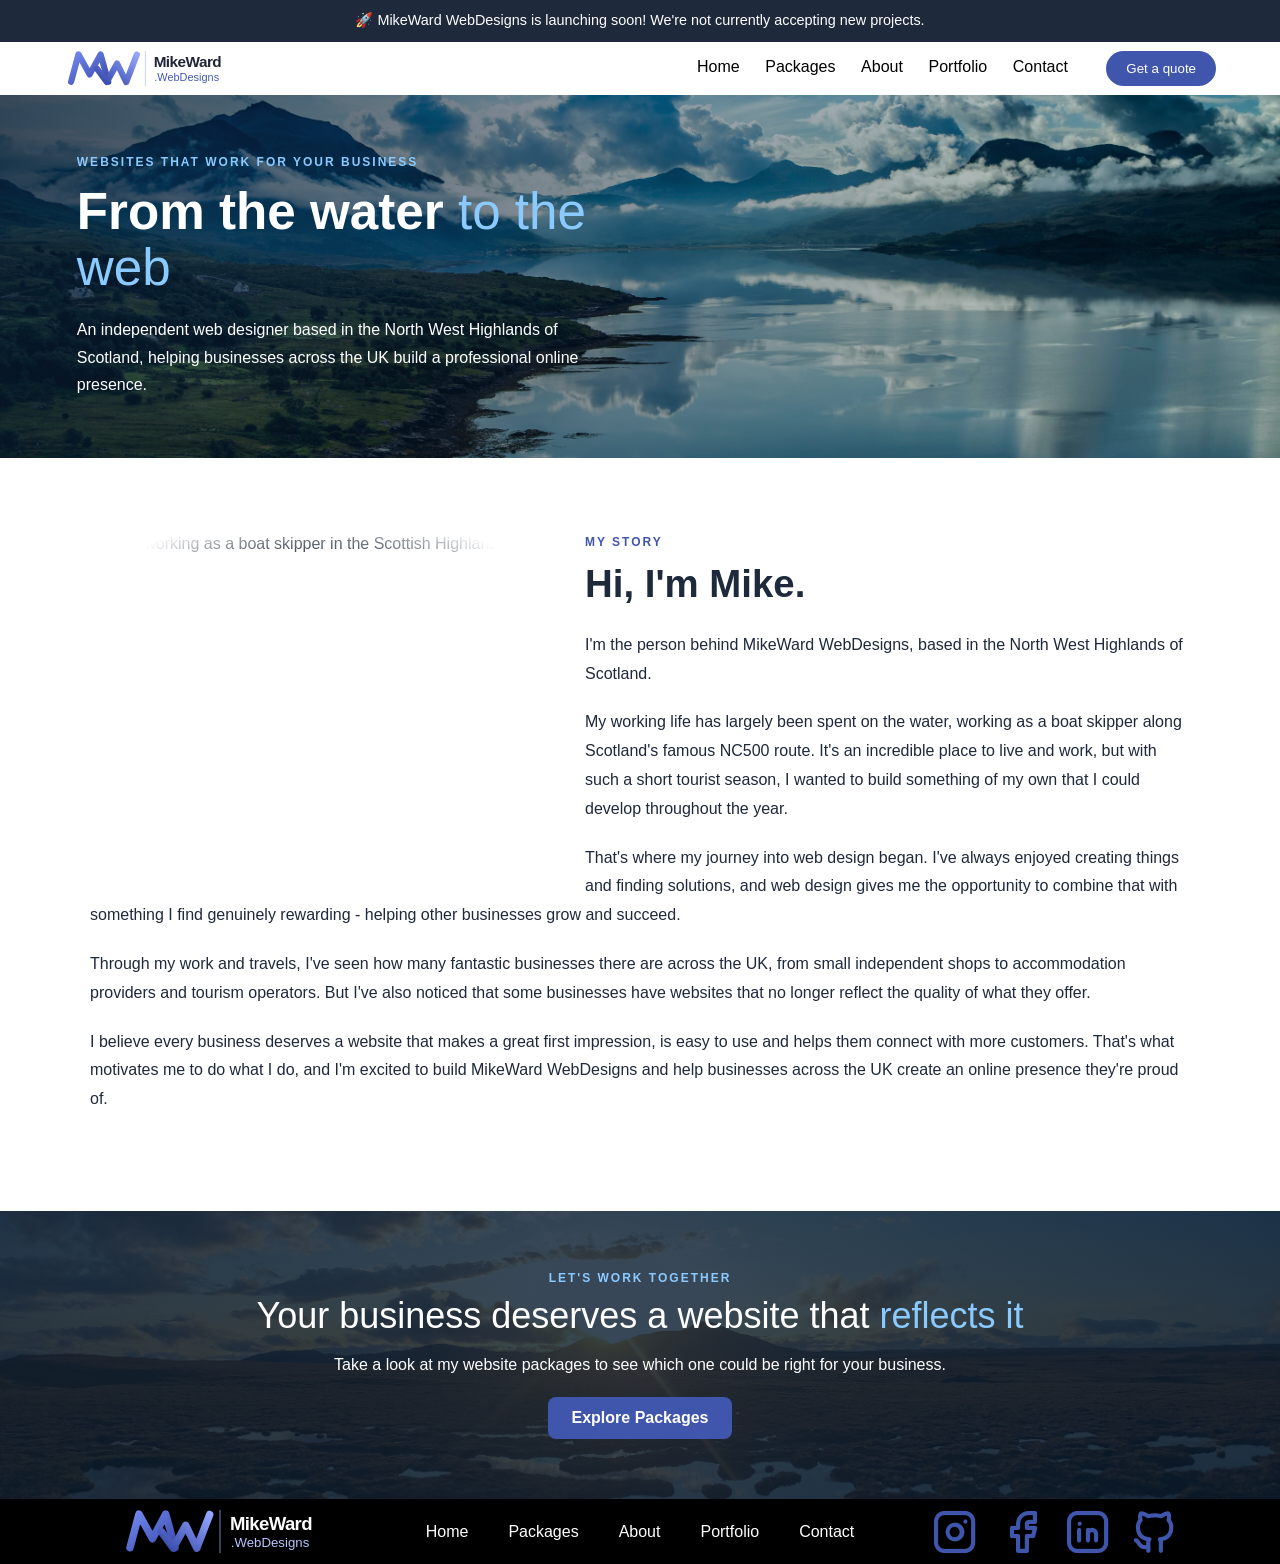
==== about.html @ a47e27e5 "created about page and moved call to action into template css" ====
<!doctype html>
<html lang="en">
  <head>
    <meta charset="UTF-8" />
    <meta name="viewport" content="width=device-width, initial-scale=1.0" />
    <title>About Mike | Web Design for Small Businesses</title>
    <link rel="canonical" href="https://mikeward-webdesigns.com/about.html" />
    <link rel="stylesheet" href="./css/tabler-icons.min.css" />
    <link rel="stylesheet" href="./css/global.css" />
    <link rel="stylesheet" href="./css/template.css" />
    <link rel="stylesheet" href="./css/about.css" />
    <link
      rel="preload"
      as="image"
      href="resources/martin-bennie.jpg"
      fetchpriority="high"
    />
    <meta
      name="description"
      content="Meet Mike, the person behind MikeWard WebDesigns. From boat skipper in the Scottish Highlands to creating professional websites for businesses across the UK."
    />
    <link rel="icon" type="image/svg+xml" href="./resources/favicon.svg" />
    <script src="./script.js" defer></script>
  </head>
  <body>
    <div class="announcement-bar">
      <p>
        🚀 MikeWard WebDesigns is launching soon! We're not currently accepting
        new projects.
      </p>
    </div>
    <nav class="site-nav" aria-label="Main navigation">
      <img
        src="resources/mikeward-logo.svg"
        alt="MikeWard WebDesigns logo"
        class="site-logo"
      />
      <div class="site-nav__menu">
        <ul class="site-nav__links">
          <li>
            <a href="./index.html">Home</a>
          </li>
          <li><a href="./index.html#packages">Packages</a></li>
          <li>
            <a href="./about.html" class="current" aria-current="page">About</a>
          </li>
          <li><a href="./index.html">Portfolio</a></li>
          <li><a href="./index.html">Contact</a></li>
        </ul>
        <button class="quote-button">Get a quote</button>
      </div>
      <button
        class="menu-toggle"
        type="button"
        aria-label="Open navigation menu"
        aria-expanded="false"
      >
        <i class="ti ti-menu-2"></i>
      </button>
    </nav>

    <header class="hero">
      <div class="hero__content">
        <p class="hero__eyebrow">WEBSITES THAT WORK FOR YOUR BUSINESS</p>
        <h1>From the water <span>to the web</span></h1>
        <p class="hero__description">
          An independent web designer based in the North West Highlands of
          Scotland, helping businesses across the UK build a professional online
          presence.
        </p>
      </div>
    </header>
    <main>
      <section class="bio">
        <img
          src=""
          alt="Mike working as a boat skipper in the Scottish Highlands"
          class="mike-image"
          width="500"
          height="375"
          loading="lazy"
        />
        <p class="bio__eyebrow">MY STORY</p>
        <h2>Hi, I'm Mike.</h2>

        <p>
          I'm the person behind MikeWard WebDesigns, based in the North West
          Highlands of Scotland.
        </p>

        <p>
          My working life has largely been spent on the water, working as a boat
          skipper along Scotland's famous NC500 route. It's an incredible place
          to live and work, but with such a short tourist season, I wanted to
          build something of my own that I could develop throughout the year.
        </p>

        <p>
          That's where my journey into web design began. I've always enjoyed
          creating things and finding solutions, and web design gives me the
          opportunity to combine that with something I find genuinely rewarding
          - helping other businesses grow and succeed.
        </p>

        <p>
          Through my work and travels, I've seen how many fantastic businesses
          there are across the UK, from small independent shops to accommodation
          providers and tourism operators. But I've also noticed that some
          businesses have websites that no longer reflect the quality of what
          they offer.
        </p>

        <p>
          I believe every business deserves a website that makes a great first
          impression, is easy to use and helps them connect with more customers.
          That's what motivates me to do what I do, and I'm excited to build
          MikeWard WebDesigns and help businesses across the UK create an online
          presence they're proud of.
        </p>
      </section>
      <section class="final-cta">
        <p class="final-cta__eyebrow">LET'S WORK TOGETHER</p>
        <h2>Your business deserves a website that <span>reflects it</span></h2>
        <p class="final-cta__description">
          Take a look at my website packages to see which one could be right for
          your business.
        </p>
        <a href="./index.html#packages" class="final-cta__button">
          Explore Packages
        </a>
      </section>
    </main>

    <footer class="site-footer">
      <img
        src="resources/mikeward-logo-dark.svg"
        alt="MikeWard WebDesigns logo"
        class="site-footer__logo"
        width="700"
        height="180"
      />

      <ul class="site-footer__links">
        <li><a href="./index.html">Home</a></li>
        <li><a href="./index.html#packages">Packages</a></li>
        <li><a href="./about.html" class="current">About</a></li>
        <li><a href="./index.html">Portfolio</a></li>
        <li><a href="./index.html">Contact</a></li>
      </ul>
      <div class="site-footer__social-links">
        <i class="ti ti-brand-instagram" aria-hidden="true"></i>
        <i class="ti ti-brand-facebook" aria-hidden="true"></i>
        <i class="ti ti-brand-linkedin" aria-hidden="true"></i>
        <i class="ti ti-brand-github" aria-hidden="true"></i>
      </div>
    </footer>
  </body>
</html>
---- css/global.css ----
@font-face {
  font-family: "Roboto";
  src: url("../fonts/roboto/Roboto-VariableFont_wdth,wght.woff2")
    format("woff2");
  font-style: normal;
  font-weight: 100 900;
  font-display: swap;
}

:root {
  --accent-color: #4056ad;
  --circle-blue: #87cefa;
  --circle-purple: #b39ddb;
  --circle-green: #8eddb5;
  --circle-yellow: #f9de8b;
  --bg-section-color: #f0f7ff;
}

* {
  margin: 0;
  padding: 0;
  box-sizing: border-box;
  font-family: "Roboto", sans-serif;
  font-weight: 500;
  color: #1e293b;
}

a {
  text-decoration: none;
}

i {
  color: var(--accent-color);
  font-size: 50px;
}
---- css/template.css ----
/* Shared navigation */
.announcement-bar {
  grid-area: announcement;
  background-color: #1e293b;
  color: white;
  text-align: center;
  padding: 10px 15px;
}

.announcement-bar p {
  margin: 0;
  font-size: 0.9rem;
  line-height: 1.5;
  color: white;
}

.site-nav {
  grid-area: nav;
  display: flex;
  justify-content: space-between;
  align-items: center;
  /*padding: 0px 100px;*/
  padding: 0 clamp(20px, 5vw, 100px);
  position: relative;
}
.site-nav__menu {
  display: flex;
  align-items: center;
  gap: clamp(1rem, 3vw, 3rem);
}

.site-nav__links {
  display: flex;
  gap: clamp(0.75rem, 2vw, 2rem);
  flex-shrink: 1;
  min-width: 0;
}
.site-nav__links li {
  list-style: none;
  border-bottom: 2px solid transparent;
}
.site-nav__links li:hover {
  border-bottom: 2px solid var(--accent-color);
}
.site-nav__links a {
  color: black;
}
.site-logo {
  width: clamp(160px, 18vw, 250px);
  height: auto;
}

.menu-toggle {
  display: none;
}
.quote-button {
  background-color: var(--accent-color);
  border-radius: 20px;
  padding: 10px 20px;
  border: none;
  font-family: "Roboto", sans-serif;
  font-weight: 500;
  color: white;
}

/* Shared footer */
.site-footer {
  grid-area: footer;
  display: flex;
  justify-content: space-between;
  background-color: black;
  color: white;
  align-items: center;
  padding: 0px 100px;
  flex-wrap: nowrap;
}
.site-footer__social-links {
  width: 250px;
  height: 50px;
  display: flex;
  justify-content: space-between;
}
.site-footer__logo {
  width: 250px;
  height: auto;
}
.site-footer__links {
  display: flex;
  align-items: center;
}
.site-footer__links li {
  list-style: none;
  padding: 10px 20px;
}
.site-footer__links li:hover {
  border-bottom: 2px solid var(--accent-color);
}
.site-footer__links a {
  color: white;
}
/* Final call to action */
.final-cta {
  display: flex;
  flex-direction: column;
  align-items: center;
  text-align: center;

  padding: 60px 20px;

  background-image:
    linear-gradient(rgba(8, 27, 48, 0.8), rgba(8, 27, 48, 0.8)),
    url("../resources/k-b-axa5jckDcg4-unsplash.jpg");

  background-position: center;
  background-size: cover;
  background-repeat: no-repeat;
}

.final-cta__eyebrow {
  color: #8acaff;
  font-size: 12px;
  font-weight: 600;
  letter-spacing: 2px;
  margin-bottom: 10px;
}

.final-cta h2 {
  color: white;
  font-size: clamp(26px, 3vw, 36px);
  margin-bottom: 15px;
}

.final-cta h2 span {
  color: #8acaff;
}

.final-cta__description {
  color: white;
  line-height: 1.6;
  margin-bottom: 20px;
}

.final-cta__button {
  display: inline-block;
  background-color: var(--accent-color);
  border: none;
  border-radius: 8px;
  color: white;
  padding: 12px 24px;
  font-weight: 600;
  text-decoration: none;
}
@media (max-width: 1200px) {
  .site-footer {
    flex-direction: column;
    justify-content: center;
  }
  .site-footer__links {
    flex-wrap: wrap;
    justify-content: center;
  }
}

@media (max-width: 1050px) {
  .menu-toggle {
    display: block;
  }
  .site-nav__links {
    display: flex;
    flex-direction: column;
    align-items: center;
  }
  .site-nav__menu {
    position: absolute;
    top: 100%;
    right: 0;
    width: 300px;
    z-index: 10;
    max-width: 100%;
    flex-direction: column;
    background-color: white;
    transform: scaleY(0);
    transform-origin: top;
    transition: transform 0.3s ease;
    visibility: hidden;
  }
  .site-nav__menu.is-open {
    transform: scaleY(1);
    visibility: visible;
  }
}

@media (max-width: 1050px) {
  .site-footer {
    padding: 0 20px;
  }
}

@media (max-width: 600px) {
  .final-cta {
    padding: 20px;
  }

  .final-cta h2,
  .final-cta__description {
    text-align: center;
  }
}
---- css/about.css ----
body {
  display: grid;
  grid-template-columns: minmax(0, 1fr);
  grid-template-areas:
    "announcement"
    "nav"
    "hero"
    "main"
    "footer";
}

.hero {
  grid-area: hero;
}

main {
  grid-area: main;
  min-width: 0;
}

.mike-image {
  float: left;
  width: 42%;
  max-width: 460px;
  height: auto;
  margin: 0 35px 20px 0;
  object-fit: cover;

  -webkit-mask-image: radial-gradient(ellipse, black 60%, transparent 85%);

  mask-image: radial-gradient(ellipse, black 60%, transparent 85%);
}

/* About Me */

.bio {
  width: min(1100px, 90%);
  margin: 0 auto;
  padding: clamp(50px, 6vw, 90px) 0;
  display: flow-root;
  color: var(--text-color);
}

.bio__eyebrow {
  color: var(--accent-color);
  font-size: 12px;
  font-weight: 600;
  letter-spacing: 2px;
  margin-bottom: 12px;
}

.bio h2 {
  font-size: clamp(28px, 3vw, 40px);
  font-weight: 700;
  line-height: 1.2;
  margin-bottom: 24px;
}

.bio p:not(.bio__eyebrow) {
  font-size: 16px;
  font-weight: 400;
  line-height: 1.8;
  margin-bottom: 20px;
}

/* Hero */
.hero {
  min-height: 320px;
  display: flex;
  align-items: center;
  padding: 60px clamp(20px, 6vw, 100px);

  background-image:
    linear-gradient(90deg, rgba(8, 27, 48, 0.8), rgba(8, 27, 48, 0.1)),
    url("../resources/martin-bennie.jpg");

  background-position: center;
  background-size: cover;
  background-repeat: no-repeat;
  color: white;
}

.hero__content {
  width: 100%;
  max-width: 540px;
}

.hero__eyebrow {
  color: #8acaff;
  font-size: 12px;
  font-weight: 600;
  letter-spacing: 2px;
  margin-bottom: 15px;
}

.hero__content h1 {
  font-size: clamp(36px, 4vw, 56px);
  font-weight: 700;
  line-height: 1.1;
  color: white;
  margin-bottom: 20px;
}

.hero__content h1 span {
  color: #8acaff;
}

.hero__description {
  font-size: 16px;
  line-height: 1.7;
  color: white;
}

@media (max-width: 768px) {
  .bio {
    width: 90%;
    padding: 50px 0;
  }

  .mike-image {
    width: 45%;
    margin-right: 20px;
  }

  .bio p:not(.bio__eyebrow) {
    font-size: 15px;
    line-height: 1.7;
  }
}

@media (max-width: 600px) {
  .mike-image {
    float: none;
    display: block;
    width: 100%;
    max-width: 400px;
    margin: 0 auto 30px;
  }

  .bio h2 {
    font-size: 30px;
  }

  .hero {
    min-height: 280px;
    padding: 45px 20px;
  }
}
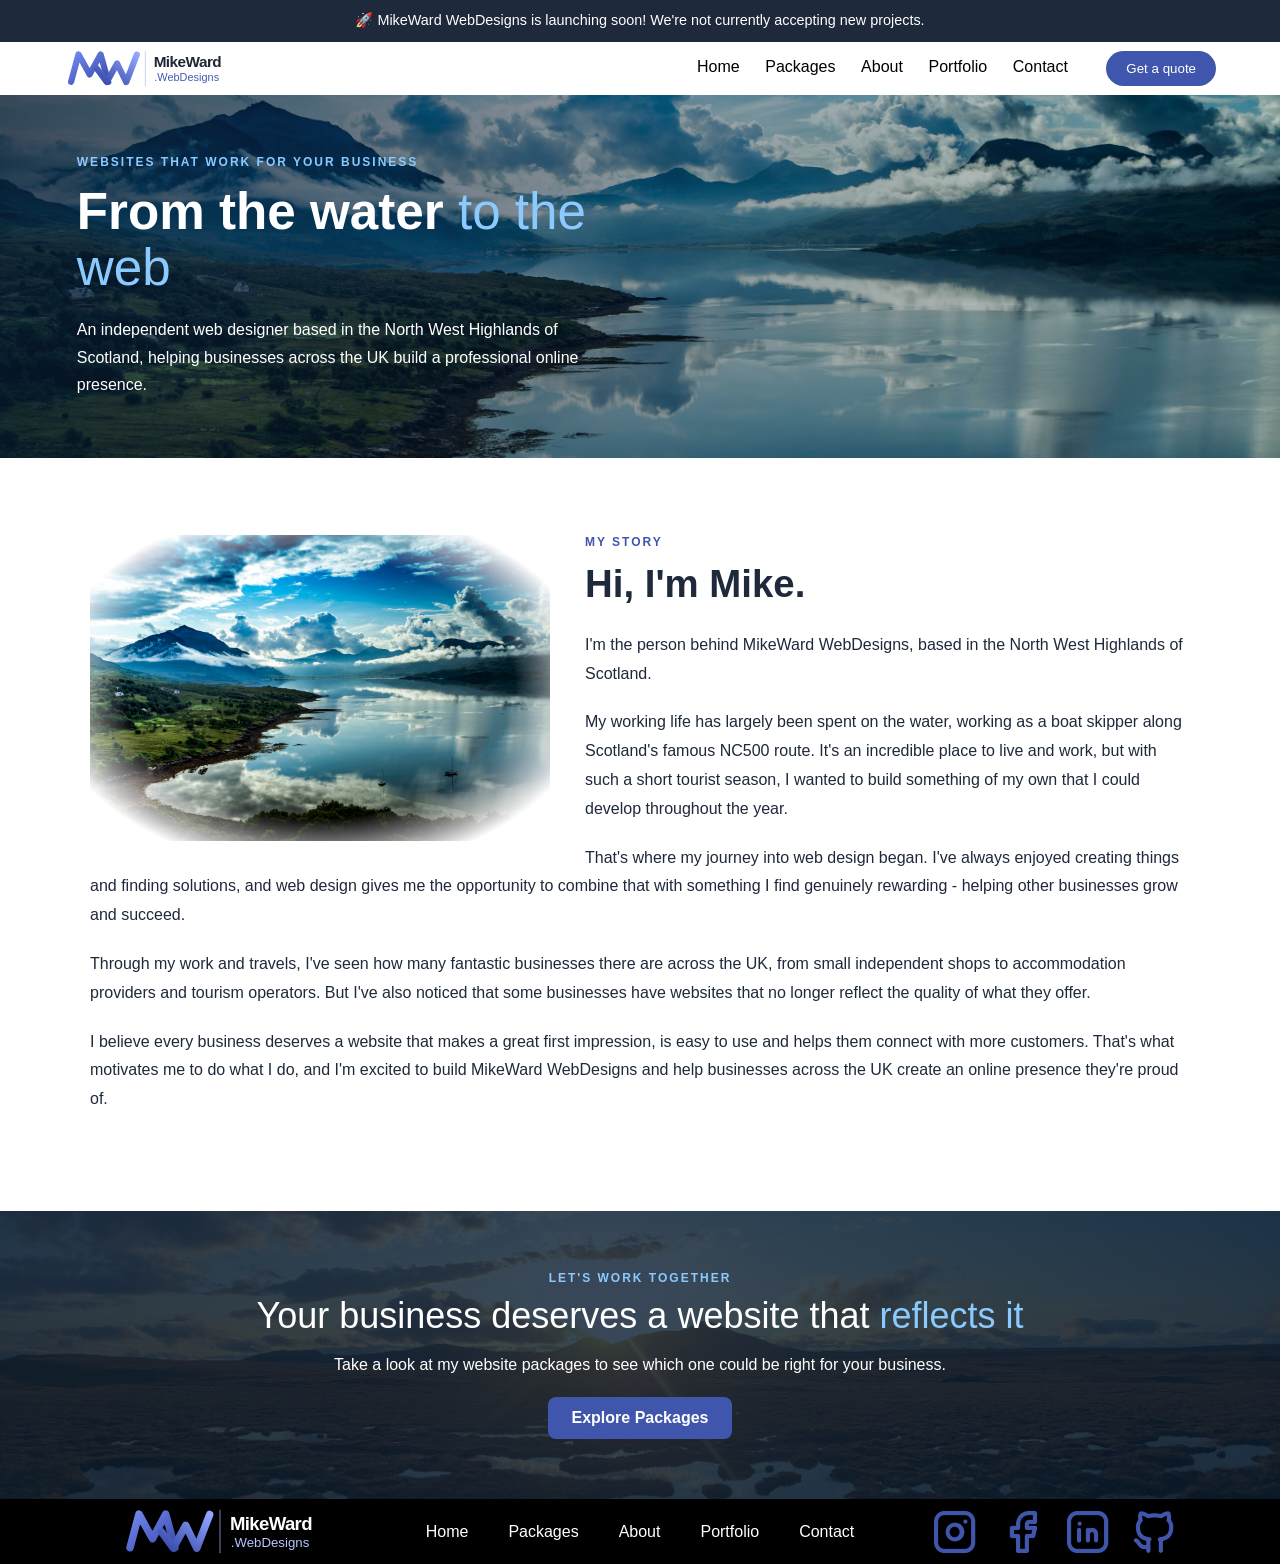
==== commit 3a603cb1: "added aria stuff" ====
--- a/about.html
+++ b/about.html
@@ -35,7 +35,7 @@
         alt="MikeWard WebDesigns logo"
         class="site-logo"
       />
-      <div class="site-nav__menu">
+      <div class="site-nav__menu" id="primary-menu">
         <ul class="site-nav__links">
           <li>
             <a href="./index.html">Home</a>
@@ -54,8 +54,9 @@
         type="button"
         aria-label="Open navigation menu"
         aria-expanded="false"
+        aria-controls="primary-menu"
       >
-        <i class="ti ti-menu-2"></i>
+        <i class="ti ti-menu-2" aria-hidden="true"></i>
       </button>
     </nav>
 
@@ -71,9 +72,9 @@
       </div>
     </header>
     <main>
-      <section class="bio">
+      <section class="bio" aria-labelledby="about-heading">
         <img
-          src=""
+          src="./resources/martin-bennie.jpg"
           alt="Mike working as a boat skipper in the Scottish Highlands"
           class="mike-image"
           width="500"
@@ -81,7 +82,7 @@
           loading="lazy"
         />
         <p class="bio__eyebrow">MY STORY</p>
-        <h2>Hi, I'm Mike.</h2>
+        <h2 id="about-heading">Hi, I'm Mike.</h2>
 
         <p>
           I'm the person behind MikeWard WebDesigns, based in the North West
@@ -118,9 +119,11 @@
           presence they're proud of.
         </p>
       </section>
-      <section class="final-cta">
+      <section class="final-cta" aria-labelledby="cta-heading">
         <p class="final-cta__eyebrow">LET'S WORK TOGETHER</p>
-        <h2>Your business deserves a website that <span>reflects it</span></h2>
+        <h2 id="cta-heading">
+          Your business deserves a website that <span>reflects it</span>
+        </h2>
         <p class="final-cta__description">
           Take a look at my website packages to see which one could be right for
           your business.
@@ -139,19 +142,30 @@
         width="700"
         height="180"
       />
-
-      <ul class="site-footer__links">
-        <li><a href="./index.html">Home</a></li>
-        <li><a href="./index.html#packages">Packages</a></li>
-        <li><a href="./about.html" class="current">About</a></li>
-        <li><a href="./index.html">Portfolio</a></li>
-        <li><a href="./index.html">Contact</a></li>
-      </ul>
+      <nav aria-label="Footer navigation">
+        <ul class="site-footer__links">
+          <li><a href="./index.html">Home</a></li>
+          <li><a href="./index.html#packages">Packages</a></li>
+          <li>
+            <a href="./about.html" class="current" aria-current="page">About</a>
+          </li>
+          <li><a href="./index.html">Portfolio</a></li>
+          <li><a href="./index.html">Contact</a></li>
+        </ul>
+      </nav>
       <div class="site-footer__social-links">
-        <i class="ti ti-brand-instagram" aria-hidden="true"></i>
-        <i class="ti ti-brand-facebook" aria-hidden="true"></i>
-        <i class="ti ti-brand-linkedin" aria-hidden="true"></i>
-        <i class="ti ti-brand-github" aria-hidden="true"></i>
+        <a href="YOUR_INSTAGRAM_URL" aria-label="Instagram">
+          <i class="ti ti-brand-instagram" aria-hidden="true"></i>
+        </a>
+        <a href="YOUR_FACEBOOK_URL" aria-label="Facebook">
+          <i class="ti ti-brand-facebook" aria-hidden="true"></i>
+        </a>
+        <a href="YOUR_LINKEDIN_URL" aria-label="LinkedIn">
+          <i class="ti ti-brand-linkedin" aria-hidden="true"></i>
+        </a>
+        <a href="YOUR_GITHUB_URL" aria-label="Github">
+          <i class="ti ti-brand-github" aria-hidden="true"></i>
+        </a>
       </div>
     </footer>
   </body>
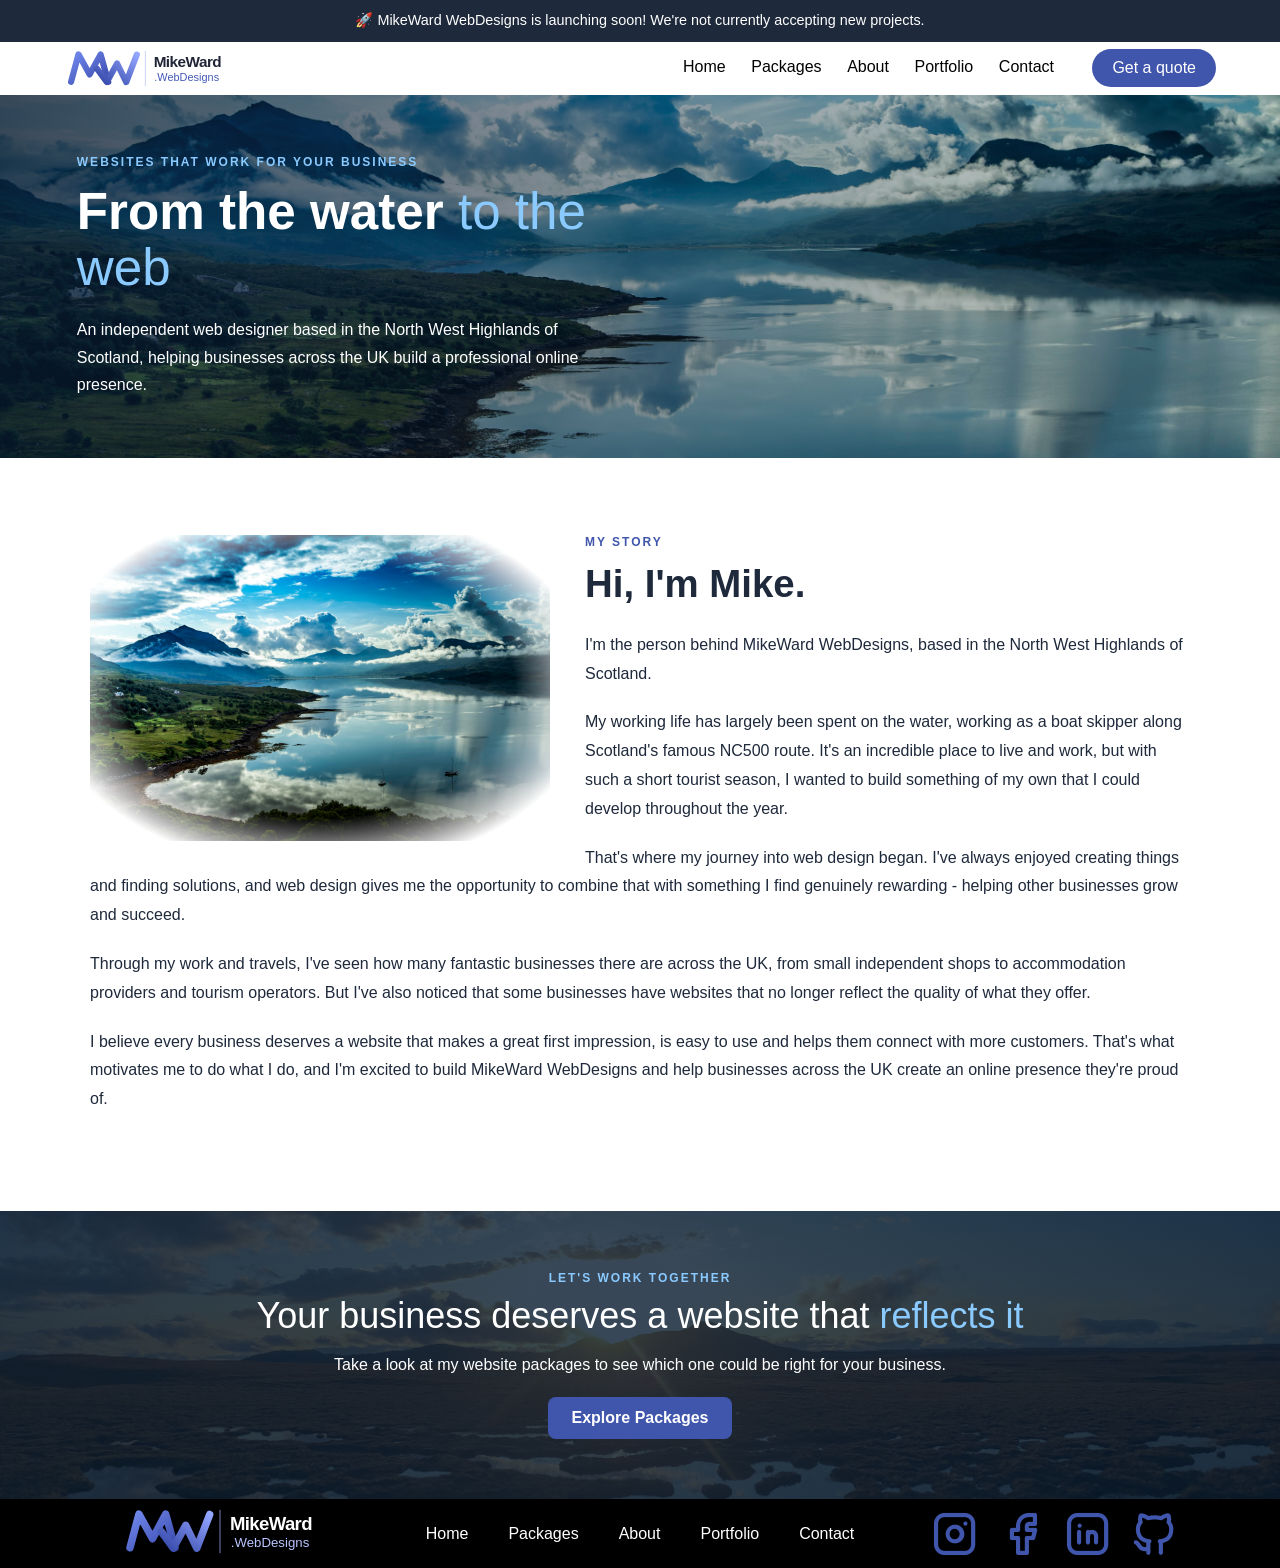
==== commit 23ae85c0: "added portfolio page and additional styling" ====
--- a/about.html
+++ b/about.html
@@ -44,10 +44,10 @@
           <li>
             <a href="./about.html" class="current" aria-current="page">About</a>
           </li>
-          <li><a href="./index.html">Portfolio</a></li>
-          <li><a href="./index.html">Contact</a></li>
+          <li><a href="./portfolio.html">Portfolio</a></li>
+          <li><a href="./contact.html">Contact</a></li>
         </ul>
-        <button class="quote-button">Get a quote</button>
+        <a href="./contact.html" class="quote-button"> Get a quote </a>
       </div>
       <button
         class="menu-toggle"
@@ -135,13 +135,14 @@
     </main>
 
     <footer class="site-footer">
-      <img
-        src="resources/mikeward-logo-dark.svg"
-        alt="MikeWard WebDesigns logo"
-        class="site-footer__logo"
-        width="700"
-        height="180"
-      />
+      <a href="./index.html" aria-label="MikeWard WebDesigns homepage">
+        <img
+          src="resources/mikeward-logo-dark.svg"
+          alt="MikeWard WebDesigns logo"
+          class="site-footer__logo"
+          width="700"
+          height="180"
+      /></a>
       <nav aria-label="Footer navigation">
         <ul class="site-footer__links">
           <li><a href="./index.html">Home</a></li>
@@ -149,8 +150,8 @@
           <li>
             <a href="./about.html" class="current" aria-current="page">About</a>
           </li>
-          <li><a href="./index.html">Portfolio</a></li>
-          <li><a href="./index.html">Contact</a></li>
+          <li><a href="./portfolio.html">Portfolio</a></li>
+          <li><a href="./contact.html">Contact</a></li>
         </ul>
       </nav>
       <div class="site-footer__social-links">
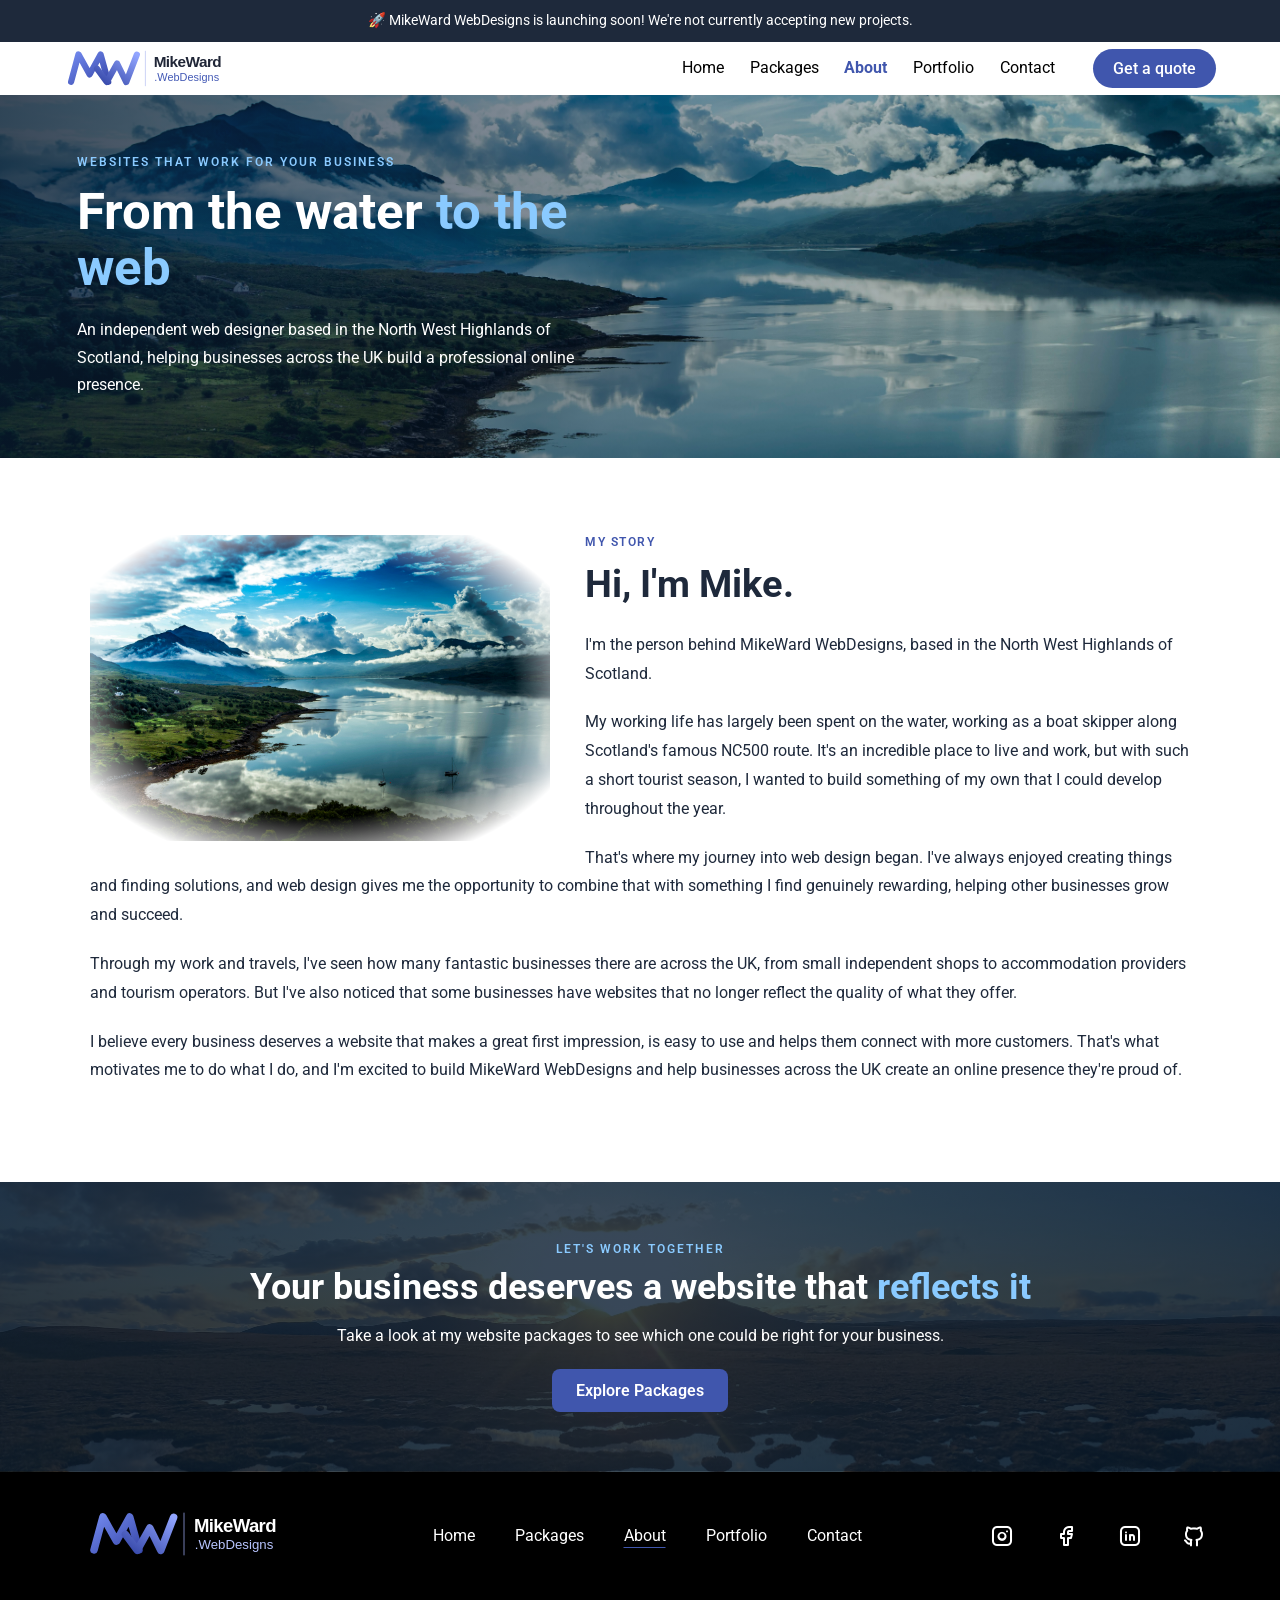
==== commit 7985f872: "refined styling" ====
--- a/about.html
+++ b/about.html
@@ -73,51 +73,55 @@
     </header>
     <main>
       <section class="bio" aria-labelledby="about-heading">
-        <img
-          src="./resources/martin-bennie.jpg"
-          alt="Mike working as a boat skipper in the Scottish Highlands"
-          class="mike-image"
-          width="500"
-          height="375"
-          loading="lazy"
-        />
-        <p class="bio__eyebrow">MY STORY</p>
-        <h2 id="about-heading">Hi, I'm Mike.</h2>
+        <div class="bio__content">
+          <img
+            src="./resources/martin-bennie.jpg"
+            alt="Mike working as a boat skipper in the Scottish Highlands"
+            class="mike-image"
+            width="500"
+            height="375"
+            loading="lazy"
+          />
 
-        <p>
-          I'm the person behind MikeWard WebDesigns, based in the North West
-          Highlands of Scotland.
-        </p>
+          <p class="bio__eyebrow">MY STORY</p>
+          <h2 id="about-heading">Hi, I'm Mike.</h2>
 
-        <p>
-          My working life has largely been spent on the water, working as a boat
-          skipper along Scotland's famous NC500 route. It's an incredible place
-          to live and work, but with such a short tourist season, I wanted to
-          build something of my own that I could develop throughout the year.
-        </p>
+          <p>
+            I'm the person behind MikeWard WebDesigns, based in the North West
+            Highlands of Scotland.
+          </p>
 
-        <p>
-          That's where my journey into web design began. I've always enjoyed
-          creating things and finding solutions, and web design gives me the
-          opportunity to combine that with something I find genuinely rewarding
-          - helping other businesses grow and succeed.
-        </p>
+          <p>
+            My working life has largely been spent on the water, working as a
+            boat skipper along Scotland's famous NC500 route. It's an incredible
+            place to live and work, but with such a short tourist season, I
+            wanted to build something of my own that I could develop throughout
+            the year.
+          </p>
 
-        <p>
-          Through my work and travels, I've seen how many fantastic businesses
-          there are across the UK, from small independent shops to accommodation
-          providers and tourism operators. But I've also noticed that some
-          businesses have websites that no longer reflect the quality of what
-          they offer.
-        </p>
+          <p>
+            That's where my journey into web design began. I've always enjoyed
+            creating things and finding solutions, and web design gives me the
+            opportunity to combine that with something I find genuinely
+            rewarding, helping other businesses grow and succeed.
+          </p>
 
-        <p>
-          I believe every business deserves a website that makes a great first
-          impression, is easy to use and helps them connect with more customers.
-          That's what motivates me to do what I do, and I'm excited to build
-          MikeWard WebDesigns and help businesses across the UK create an online
-          presence they're proud of.
-        </p>
+          <p>
+            Through my work and travels, I've seen how many fantastic businesses
+            there are across the UK, from small independent shops to
+            accommodation providers and tourism operators. But I've also noticed
+            that some businesses have websites that no longer reflect the
+            quality of what they offer.
+          </p>
+
+          <p>
+            I believe every business deserves a website that makes a great first
+            impression, is easy to use and helps them connect with more
+            customers. That's what motivates me to do what I do, and I'm excited
+            to build MikeWard WebDesigns and help businesses across the UK
+            create an online presence they're proud of.
+          </p>
+        </div>
       </section>
       <section class="final-cta" aria-labelledby="cta-heading">
         <p class="final-cta__eyebrow">LET'S WORK TOGETHER</p>
--- a/css/global.css
+++ b/css/global.css
@@ -1,6 +1,6 @@
 @font-face {
   font-family: "Roboto";
-  src: url("../fonts/roboto/Roboto-VariableFont_wdth,wght.woff2")
+  src: url("../fonts/Roboto/Roboto-VariableFont_wdth,wght.woff2")
     format("woff2");
   font-style: normal;
   font-weight: 100 900;
@@ -14,15 +14,30 @@
   --circle-green: #8eddb5;
   --circle-yellow: #f9de8b;
   --bg-section-color: #f0f7ff;
+  --primary-color: #1e293b;
+  --text-color: #1e293b;
 }
 
-* {
+*,
+*::before,
+*::after {
   margin: 0;
   padding: 0;
   box-sizing: border-box;
+}
+
+body {
   font-family: "Roboto", sans-serif;
-  font-weight: 500;
+  font-weight: 400;
   color: #1e293b;
+}
+
+button,
+input,
+select,
+textarea {
+  font: inherit;
+  color: inherit;
 }
 
 a {
--- a/css/template.css
+++ b/css/template.css
@@ -49,10 +49,27 @@
   width: clamp(160px, 18vw, 250px);
   height: auto;
 }
-
 .menu-toggle {
   display: none;
-}
+  align-items: center;
+  justify-content: center;
+  width: 44px;
+  height: 44px;
+  border: none;
+  background: transparent;
+  cursor: pointer;
+}
+
+.menu-toggle i {
+  font-size: 28px;
+  color: var(--accent-color);
+}
+
+.menu-toggle:focus-visible {
+  outline: 2px solid var(--accent-color);
+  outline-offset: 3px;
+}
+
 .quote-button {
   background-color: var(--accent-color);
   border-radius: 20px;
@@ -71,14 +88,29 @@
   background-color: black;
   color: white;
   align-items: center;
-  padding: 0px 100px;
+  gap: 25px;
+  padding: 30px clamp(20px, 5vw, 100px);
   flex-wrap: nowrap;
 }
 .site-footer__social-links {
-  width: 250px;
-  height: 50px;
-  display: flex;
-  justify-content: space-between;
+  display: flex;
+  align-items: center;
+  justify-content: center;
+  gap: 20px;
+  width: auto;
+  height: auto;
+}
+.site-footer__social-links a {
+  display: inline-flex;
+  align-items: center;
+  justify-content: center;
+  width: 44px;
+  height: 44px;
+}
+
+.site-footer__social-links i {
+  font-size: 24px;
+  color: white;
 }
 .site-footer__logo {
   width: 250px;
@@ -97,6 +129,16 @@
 }
 .site-footer__links a {
   color: white;
+}
+.site-nav__links a.current {
+  color: var(--accent-color);
+  font-weight: 700;
+}
+
+.site-footer__links a.current {
+  text-decoration: underline;
+  text-decoration-color: var(--accent-color);
+  text-underline-offset: 6px;
 }
 /* Final call to action */
 .final-cta {
@@ -150,6 +192,14 @@
   font-weight: 600;
   text-decoration: none;
 }
+.final-cta__button:focus-visible,
+.quote-button:focus-visible {
+  outline: 3px solid #8acaff;
+  outline-offset: 4px;
+}
+.quote-button:hover {
+  filter: brightness(1.1);
+}
 @media (max-width: 1200px) {
   .site-footer {
     flex-direction: column;
@@ -163,7 +213,7 @@
 
 @media (max-width: 1050px) {
   .menu-toggle {
-    display: block;
+    display: flex;
   }
   .site-nav__links {
     display: flex;
@@ -183,14 +233,17 @@
     transform-origin: top;
     transition: transform 0.3s ease;
     visibility: hidden;
+    padding: 20px;
+    gap: 20px;
+    border: 1px solid #e5e5e5;
+    border-radius: 0 0 10px 10px;
+    box-shadow: 0 8px 20px rgba(0, 0, 0, 0.08);
   }
   .site-nav__menu.is-open {
     transform: scaleY(1);
     visibility: visible;
   }
-}
-
-@media (max-width: 1050px) {
+
   .site-footer {
     padding: 0 20px;
   }
--- a/css/about.css
+++ b/css/about.css
@@ -18,6 +18,18 @@
   min-width: 0;
 }
 
+/* About Me */
+
+.bio {
+  padding: clamp(50px, 6vw, 100px) clamp(20px, 5vw, 100px);
+}
+
+.bio__content {
+  max-width: 1100px;
+  margin: 0 auto;
+  display: flow-root;
+}
+
 .mike-image {
   float: left;
   width: 42%;
@@ -31,21 +43,11 @@
   mask-image: radial-gradient(ellipse, black 60%, transparent 85%);
 }
 
-/* About Me */
-
-.bio {
-  width: min(1100px, 90%);
-  margin: 0 auto;
-  padding: clamp(50px, 6vw, 90px) 0;
-  display: flow-root;
-  color: var(--text-color);
-}
-
 .bio__eyebrow {
   color: var(--accent-color);
   font-size: 12px;
   font-weight: 600;
-  letter-spacing: 2px;
+  letter-spacing: 1.5px;
   margin-bottom: 12px;
 }
 
@@ -56,9 +58,12 @@
   margin-bottom: 24px;
 }
 
-.bio p:not(.bio__eyebrow) {
-  font-size: 16px;
-  font-weight: 400;
+.bio__content h2 {
+  margin-bottom: 24px;
+}
+
+.bio__content > p:not(.bio__eyebrow) {
+  font-size: 1rem;
   line-height: 1.8;
   margin-bottom: 20px;
 }
@@ -111,18 +116,28 @@
   color: white;
 }
 
-@media (max-width: 768px) {
+@media (max-width: 900px) {
   .bio {
-    width: 90%;
-    padding: 50px 0;
+    grid-template-columns: 1fr;
+    gap: 30px;
   }
 
+  .mike-image {
+    max-width: 500px;
+  }
+
+  .bio__content {
+    max-width: 100%;
+  }
+}
+
+@media (max-width: 768px) {
   .mike-image {
     width: 45%;
     margin-right: 20px;
   }
 
-  .bio p:not(.bio__eyebrow) {
+  .bio__content > p:not(.bio__eyebrow) {
     font-size: 15px;
     line-height: 1.7;
   }
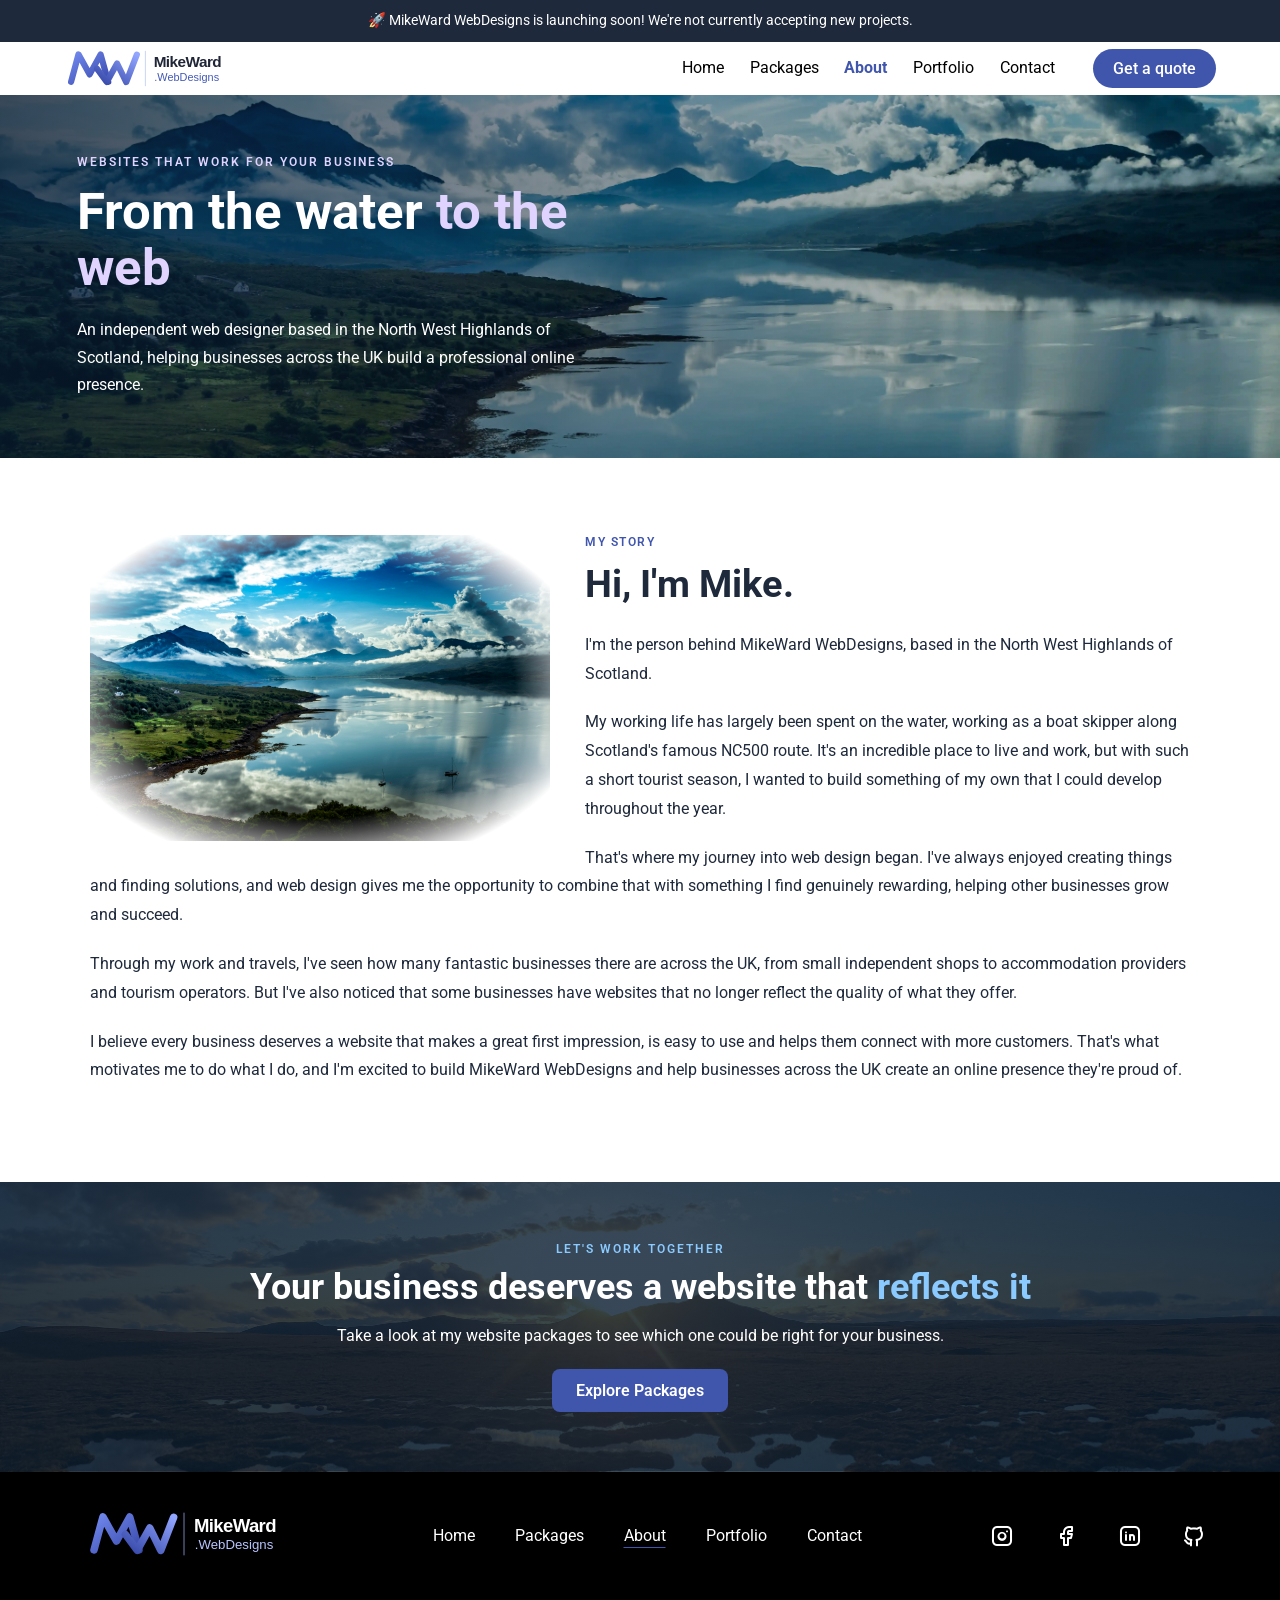
==== commit 2eefd603: "added changes to image on all pages" ====
--- a/about.html
+++ b/about.html
@@ -12,7 +12,7 @@
     <link
       rel="preload"
       as="image"
-      href="resources/martin-bennie.jpg"
+      href="resources/martin-bennie.webp"
       fetchpriority="high"
     />
     <meta
--- a/css/about.css
+++ b/css/about.css
@@ -77,7 +77,7 @@
 
   background-image:
     linear-gradient(90deg, rgba(8, 27, 48, 0.8), rgba(8, 27, 48, 0.1)),
-    url("../resources/martin-bennie.jpg");
+    url("../resources/martin-bennie.webp");
 
   background-position: center;
   background-size: cover;
@@ -91,7 +91,7 @@
 }
 
 .hero__eyebrow {
-  color: #8acaff;
+  color: #e0d4ff;
   font-size: 12px;
   font-weight: 600;
   letter-spacing: 2px;
@@ -107,7 +107,7 @@
 }
 
 .hero__content h1 span {
-  color: #8acaff;
+  color: #e0d4ff;
 }
 
 .hero__description {
